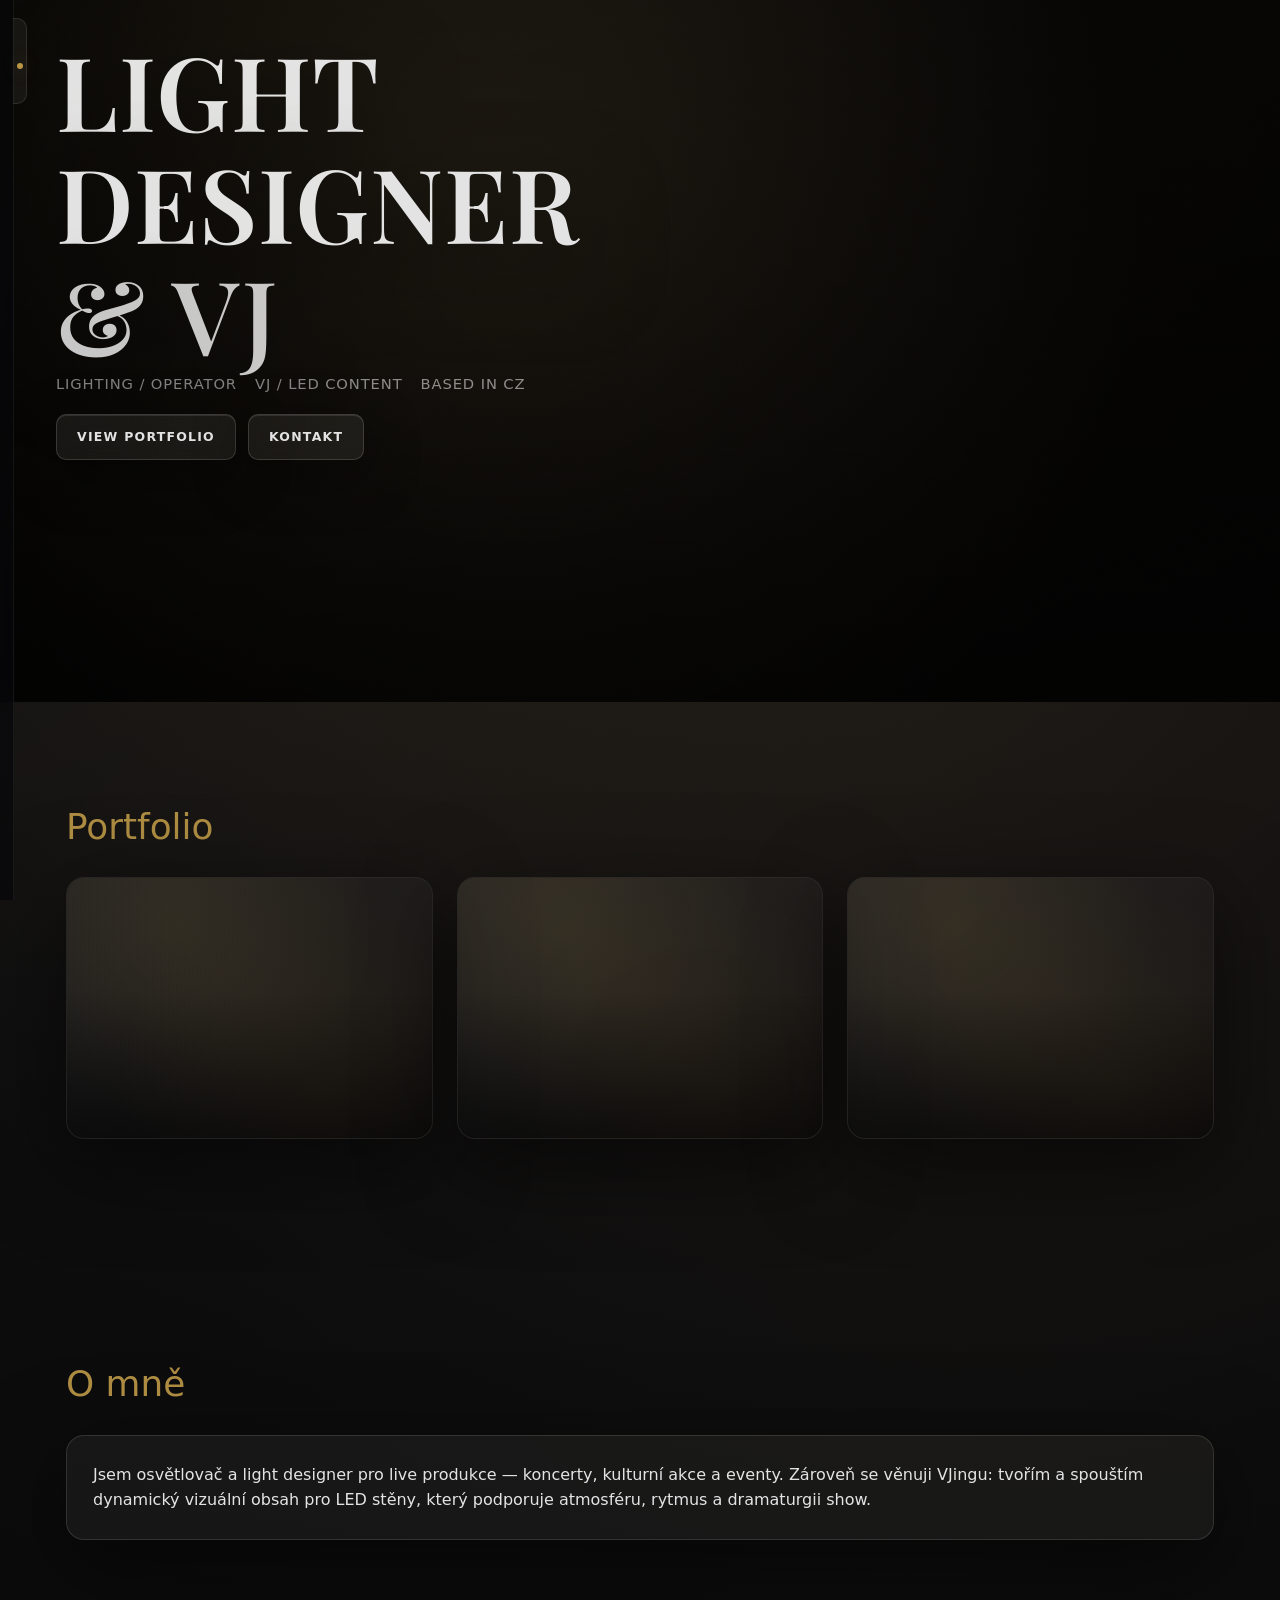
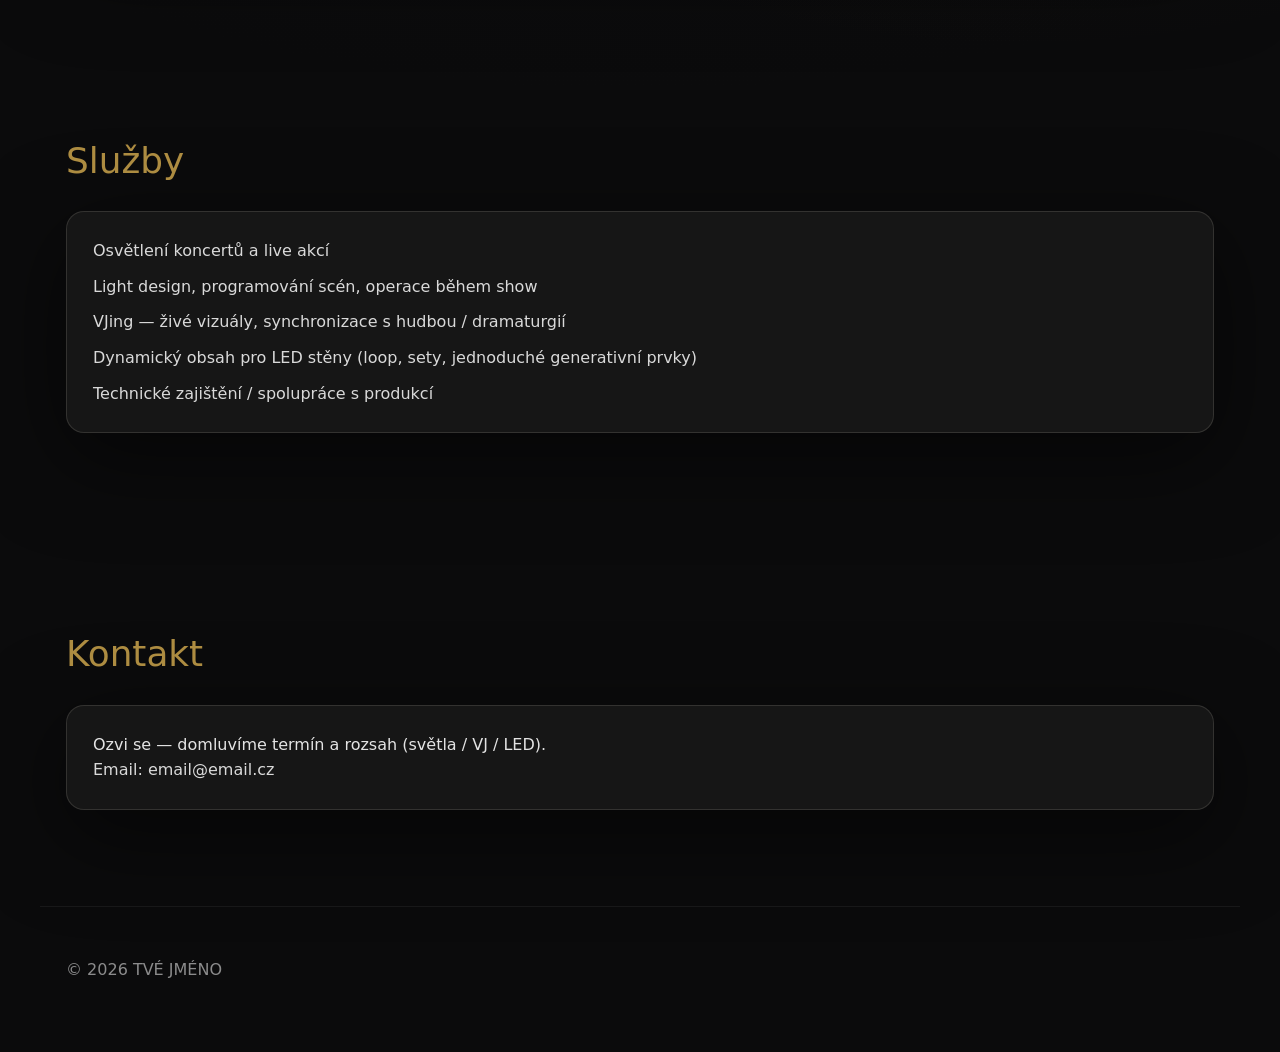
==== index.html @ 32fb694c "Add files via upload" ====
<!DOCTYPE html>
<html lang="cs">

<head>
  <meta charset="UTF-8" />
  <meta name="viewport" content="width=device-width, initial-scale=1.0" />
  <link rel="preconnect" href="https://fonts.googleapis.com">
  <link rel="preconnect" href="https://fonts.gstatic.com" crossorigin>
  <link
    href="https://fonts.googleapis.com/css2?family=Playfair+Display:opsz,wght@5..1200,600;5..1200,700&family=Inter:wght@400;500;600;700&display=swap"
    rel="stylesheet">
  <title>Majvelder — Light Designer & VJ</title>
  <link rel="stylesheet" href="style.css" />
</head>

<body class="layout" id="top">

  <!-- SIDEBAR (slide-in) -->
  <aside class="sidebar sidebar--slide" id="sidebar">
    <button class="sidebar-tab" id="sidebarTab" aria-label="Otevřít menu" aria-expanded="false">
      <span class="tab-dot"></span>
    </button>

    <div class="sidebar-inner">
      <div class="brand brand-logo">
        <img src="img/sign.png" alt="Majvelder signature">
      </div>

      <nav class="menu">
        <a href="#top" class="active">Home</a>
        <a href="#portfolio">Portfolio</a>
        <a href="#about">O mně</a>
        <a href="#services">Služby</a>
        <a href="#contact">Kontakt</a>
      </nav>

      <div class="sidebar-bottom">
        <a href="mailto:filda@volfproduction.cz">filda@volfproduction.cz</a>
        <div class="socials">
          <!-- Instagram -->
          <a class="social-link" href="https://instagram.com/majvelder" target="_blank" rel="noopener"
            aria-label="Instagram">
            <svg viewBox="0 0 24 24" aria-hidden="true">
              <path
                d="M7.5 2h9A5.5 5.5 0 0 1 22 7.5v9A5.5 5.5 0 0 1 16.5 22h-9A5.5 5.5 0 0 1 2 16.5v-9A5.5 5.5 0 0 1 7.5 2Zm0 2A3.5 3.5 0 0 0 4 7.5v9A3.5 3.5 0 0 0 7.5 20h9A3.5 3.5 0 0 0 20 16.5v-9A3.5 3.5 0 0 0 16.5 4h-9ZM12 7a5 5 0 1 1 0 10 5 5 0 0 1 0-10Zm0 2a3 3 0 1 0 0 6 3 3 0 0 0 0-6Zm5.25-.9a1.15 1.15 0 1 1 0 2.3 1.15 1.15 0 0 1 0-2.3Z" />
            </svg>
          </a>

          <!-- Facebook -->
          <a class="social-link" href="https://www.facebook.com/filip.majvelder.3/" target="_blank" rel="noopener"
            aria-label="Facebook">
            <svg viewBox="0 0 24 24" aria-hidden="true">
              <path
                d="M13.5 22v-8h2.7l.4-3H13.5V9.1c0-.9.3-1.5 1.6-1.5h1.6V4.9c-.3 0-1.4-.1-2.7-.1-2.7 0-4.5 1.6-4.5 4.6V11H7v3h2.9v8h3.6Z" />
            </svg>
          </a>
        </div>
      </div>
    </div>
  </aside>

  <!-- overlay na pozadí (kliknutím zavře sidebar) -->
  <div class="sidebar-overlay" id="sidebarOverlay" hidden></div>


  <!-- MAIN -->
  <main class="main">

    <!-- HERO (cinematic title-card) -->
    <section class="hero" aria-label="Úvod">
      <div class="hero-bg" aria-hidden="true"></div>

      <div class="hero-inner">
        <h1 class="hero-title">
          <span class="t1">LIGHT</span><br>
          <span class="t2">DESIGNER</span><br>
          <span class="t3">&amp; VJ</span>
        </h1>

        <div class="hero-credits">
          <span>Lighting / Operator</span>
          <span>VJ / LED content</span>
          <span>Based in CZ</span>
        </div>

        <div class="hero-actions">
          <a class="btn btn-ghost" href="#portfolio">View Portfolio</a>
          <a class="btn btn-ghost" href="#contact">Kontakt</a>
        </div>
      </div>
    </section>

    <!-- PORTFOLIO -->
    <section id="portfolio" class="section">
      <h2>Portfolio</h2>

      <div class="masonry">
        <!-- klidně zatím prázdné placeholdery -->
        <a class="tile" href="#">
          <div class="tile-ph"></div>
          <div class="tile-meta">
            <div class="tile-title">Koncert / Show</div>
            <div class="tile-sub">Osvětlení • 2026</div>
          </div>
        </a>

        <a class="tile" href="#">
          <div class="tile-ph"></div>
          <div class="tile-meta">
            <div class="tile-title">LED wall content</div>
            <div class="tile-sub">VJ • generativní / dynamické</div>
          </div>
        </a>

        <a class="tile" href="#">
          <div class="tile-ph"></div>
          <div class="tile-meta">
            <div class="tile-title">Kultura / Festival</div>
            <div class="tile-sub">Light design</div>
          </div>
        </a>
      </div>
    </section>

    <!-- ABOUT -->
    <section id="about" class="section">
      <h2>O mně</h2>
      <div class="card">
        <p>
          Jsem osvětlovač a light designer pro live produkce — koncerty, kulturní akce a eventy.
          Zároveň se věnuji VJingu: tvořím a spouštím dynamický vizuální obsah pro LED stěny,
          který podporuje atmosféru, rytmus a dramaturgii show.
        </p>
      </div>
    </section>

    <!-- SERVICES -->
    <section id="services" class="section">
      <h2>Služby</h2>
      <div class="card">
        <ul class="list">
          <li>Osvětlení koncertů a live akcí</li>
          <li>Light design, programování scén, operace během show</li>
          <li>VJing — živé vizuály, synchronizace s hudbou / dramaturgií</li>
          <li>Dynamický obsah pro LED stěny (loop, sety, jednoduché generativní prvky)</li>
          <li>Technické zajištění / spolupráce s produkcí</li>
        </ul>
      </div>
    </section>

    <!-- CONTACT -->
    <section id="contact" class="section">
      <h2>Kontakt</h2>
      <div class="card">
        <p>Ozvi se — domluvíme termín a rozsah (světla / VJ / LED).</p>
        <ul class="list">
          <li>Email: <a href="mailto:email@email.cz">email@email.cz</a></li>
        </ul>
      </div>
    </section>
    <footer class="footer">
      <p>© 2026 TVÉ JMÉNO</p>
    </footer>

  </main>
  <script src="script.js"></script>
</body>

</html>
---- style.css ----
/* =========================
   VINTAGE MODERN / EDITORIAL
   style.css (FULL) + SLIDE-IN SIDEBAR
========================= */

/* ===== VARIABLES ===== */
:root{
  /* background */
  --bg: #070708;
  --bg2: #0b0b0c;

  /* text */
  --text: rgba(245,245,245,0.92);
  --muted: rgba(245,245,245,0.68);

  /* accents */
  --gold: #c8a24a;
  --amber: #7a5a2f;

  /* lines/panels */
  --line: rgba(255,255,255,0.10);
  --line2: rgba(255,255,255,0.06);
  --panel: rgba(232,226,214,0.05);

  /* layout */
  --sidebar: 280px;      /* plná šířka sidebaru */
  --sidebar-edge: 14px;  /* kolik zůstane vidět jako “tab” */
  --radius: 18px;

  /* shadows */
  --shadow: 0 24px 90px rgba(0,0,0,0.55);
  --shadow-soft: 0 16px 55px rgba(0,0,0,0.45);
}

/* ===== RESET ===== */
*{ margin:0; padding:0; box-sizing:border-box; }
html{ scroll-behavior:smooth; }

body{
  background:
    radial-gradient(circle at 20% 0%, rgba(200,162,74,0.10), transparent 42%),
    radial-gradient(circle at 80% 20%, rgba(122,90,47,0.12), transparent 48%),
    radial-gradient(circle at 50% 0%, #141416 0%, var(--bg2) 62%);
  color: var(--text);
  font-family: system-ui, -apple-system, Segoe UI, Roboto, Arial, sans-serif;
  line-height: 1.6;
  overflow-x:hidden;
}

a{ color:inherit; text-decoration:none; }
a:hover{ color: rgba(200,162,74,0.95); }
img{ display:block; width:100%; height:auto; object-fit:cover; }

/* =========================
   LAYOUT
========================= */
.layout{ display:flex; min-height:100vh; }

/* IMPORTANT: když sidebar zajíždí, main nesmí mít margin-left */
.main{
  margin-left: 0;
  width: 100%;
  min-height:100vh;
}

/* =========================
   SLIDE-IN SIDEBAR
========================= */
.sidebar{
  width: var(--sidebar);
  position: fixed;
  top:0; left:0;
  height:100vh;

  /* default: schovaný, vidět jen edge */
  transform: translateX(calc(-1 * (var(--sidebar) - var(--sidebar-edge))));
  transition: transform .28s ease;

  z-index: 60;

  padding: 0;
  background: rgba(8,8,10,0.72);
  border-right: 1px solid var(--line2);
  backdrop-filter: blur(10px);
  -webkit-backdrop-filter: blur(10px);
}

/* hover na desktopu = vyjede */
@media (hover:hover){
  .sidebar:hover{
    transform: translateX(0);
  }
}

/* pokud si to jednou přidáš JS/klik, bude fungovat i tohle */
.sidebar.is-open{
  transform: translateX(0);
}

/* vnitřní layout sidebaru */
.sidebar-inner{
  height:100%;
  padding: 26px 18px;
  display:flex;
  flex-direction:column;
  gap: 18px;
}

/* tab na kraji (volitelné – když ho dáš do HTML) */
.sidebar-tab{
  position: absolute;
  top: 18px;
  right: calc(-1 * var(--sidebar-edge));
  width: var(--sidebar-edge);
  height: 86px;

  border: 1px solid rgba(255,255,255,0.10);
  border-left: none;

  background: rgba(232,226,214,0.06);
  backdrop-filter: blur(10px);
  -webkit-backdrop-filter: blur(10px);

  border-top-right-radius: 10px;
  border-bottom-right-radius: 10px;

  cursor: pointer;
}

.tab-dot{
  display:block;
  width: 6px;
  height: 6px;
  margin: 10px auto 0;
  border-radius: 50%;
  background: rgba(200,162,74,0.92);
  box-shadow: 0 0 18px rgba(200,162,74,0.35);
}

/* overlay (pokud ho dáš do HTML) */
.sidebar-overlay{
  position: fixed;
  inset: 0;
  background: rgba(0,0,0,0.55);
  z-index: 55;
}

/* =========================
   SIDEBAR CONTENT
========================= */

/* logo box – decentní, ne obří */
.brand-logo{
  padding: 10px 12px;
  display:flex;
  align-items:center;
  justify-content:center;

}

.brand-logo img{
  width: 400px;
  height: auto;

  opacity: 0.92;
  filter:
    drop-shadow(0 10px 40px rgba(0,0,0,0.70))
    drop-shadow(0 0 18px rgba(255,255,255,0.12));

  transition: opacity .25s ease, filter .25s ease;
}

.brand-logo:hover img{
  opacity: 1;
  filter:
    drop-shadow(0 12px 50px rgba(0,0,0,0.78))
    drop-shadow(0 0 28px rgba(200,162,74,0.18));
}

.menu{
  display:flex;
  flex-direction:column;
  gap: 8px;
  padding: 4px 6px;
}

.menu a{
  padding: 10px 12px;
  border-radius: 12px;
  color: rgba(245,245,245,0.90);
  border: 1px solid transparent;
  transition: background .2s ease, border-color .2s ease, transform .2s ease;
  letter-spacing: 0.08em;
  text-transform: uppercase;
  font-size: 0.82rem;
}

.menu a:hover{
  background: rgba(255,255,255,0.05);
  border-color: rgba(255,255,255,0.08);
  transform: translateY(-1px);
}

.menu a.active{
  background: rgba(232,226,214,0.06);
  border-color: rgba(200,162,74,0.22);
}

.sidebar-bottom{
  margin-top:auto;
  padding: 14px 10px;
  border-top: 1px solid var(--line2);
  display:flex;
  flex-direction:column;
  gap: 12px;
  color: rgba(245,245,245,0.82);
  font-size: 0.95rem;
}

.socials{
  display:flex;
  gap: 12px;
  align-items:center;
}

.social-link{
  width: 36px;
  height: 36px;
  display:inline-flex;
  align-items:center;
  justify-content:center;

  border-radius: 12px;
  border: 1px solid rgba(255,255,255,0.10);
  background: rgba(255,255,255,0.04);

  transition: transform .18s ease, border-color .18s ease, background .18s ease, filter .18s ease;
}

.social-link svg{
  width: 18px;
  height: 18px;
  fill: rgba(245,245,245,0.82);
}

.social-link:hover{
  transform: translateY(-1px);
  border-color: rgba(200,162,74,0.35);
  background: rgba(232,226,214,0.06);
  filter: saturate(1.05);
}

.social-link:hover svg{
  fill: rgba(245,245,245,0.95);
}


/* =========================
   HERO (EDITORIAL POSTER)
========================= */
.hero{
  position: relative;
  min-height: 78vh;
  padding: 0;
  overflow:hidden;
}

/* background layer */
.hero-bg{
  position:absolute;
  inset:0;
  background: url("img/event2.jpeg") center 35%/cover no-repeat;

  filter: saturate(0.85) contrast(1.08) brightness(0.58);
  transform: scale(1.06);
  transform-origin: center;

  will-change: transform, filter;
}

/* vignette + readability */
.hero::before{
  content:"";
  position:absolute;
  inset:0;
  background:
    radial-gradient(circle at 40% 35%, rgba(0,0,0,0.10), rgba(0,0,0,0.80) 70%),
    linear-gradient(180deg, rgba(0,0,0,0.25), rgba(0,0,0,0.70)),
    linear-gradient(135deg, rgba(200,162,74,0.10), rgba(122,90,47,0.06));
  pointer-events:none;
}

/* subtle grain */
.hero::after{
  content:"";
  position:absolute;
  inset:0;
  pointer-events:none;
  opacity: 0.12;
  background-image:
    url("data:image/svg+xml,%3Csvg xmlns='http://www.w3.org/2000/svg' width='140' height='140'%3E%3Cfilter id='n'%3E%3CfeTurbulence type='fractalNoise' baseFrequency='.9' numOctaves='3' stitchTiles='stitch'/%3E%3C/filter%3E%3Crect width='140' height='140' filter='url(%23n)' opacity='.35'/%3E%3C/svg%3E");
  mix-blend-mode: overlay;
}

.hero-inner{
  position:absolute;
  z-index:2;
  top: 46px;
  left: 56px;
  width: min(1100px, 92vw);
}

/* HEADLINE (poster) */
.hero-title{
  font-family: "Playfair Display", serif;
  text-transform: uppercase;

  font-size: clamp(4.4rem, 8vw, 7.6rem);
  line-height: 0.86;
  letter-spacing: 0.01em;
  font-weight: 600;

  color: var(--text);
  text-shadow: 0 24px 90px rgba(0,0,0,0.78);
  margin: 0;
}

/* řádky */
.hero-title .t1{ display:inline-block; }
.hero-title .t2{ display:inline-block; margin-top: 24px; }
.hero-title .t3{
  display:inline-block;
  margin-top: 24px;
  font-weight: 560;
  letter-spacing: 0.03em;
  opacity: 0.88;
}

/* actions – bez hacku 200px */
.hero-actions{
  margin-top: 18px;
  display:flex;
  gap: 12px;
  flex-wrap:wrap;
}

/* credits line */
.hero-credits{
  margin-top: 14px;
  display:flex;
  gap: 18px;
  flex-wrap:wrap;
  color: rgba(245,245,245,0.55);
  font-size: 0.92rem;
  letter-spacing: 0.06em;
  text-transform: uppercase;
}

/* =========================
   VINTAGE MODERN BUTTONS
========================= */
.btn{
  display:inline-flex;
  align-items:center;
  justify-content:center;
  gap: 10px;

  padding: 12px 20px;
  border-radius: 10px;
  border: 1px solid rgba(245,245,245,0.16);

  background:
    linear-gradient(180deg, rgba(255,255,255,0.06), rgba(0,0,0,0.12)),
    radial-gradient(circle at 20% 20%, rgba(200,162,74,0.10), transparent 55%);

  color: rgba(245,245,245,0.90);

  font-weight: 700;
  letter-spacing: 0.10em;
  text-transform: uppercase;
  font-size: 0.78rem;

  box-shadow: var(--shadow-soft), inset 0 1px 0 rgba(255,255,255,0.10);
  backdrop-filter: blur(10px);
  -webkit-backdrop-filter: blur(10px);

  position: relative;
  overflow: hidden;
  transition: transform .18s ease, box-shadow .18s ease, border-color .18s ease, filter .18s ease;
}

/* print grain texture */
.btn::after{
  content:"";
  position:absolute;
  inset:-2px;
  opacity: 0.10;
  pointer-events:none;
  background-image:
    url("data:image/svg+xml,%3Csvg xmlns='http://www.w3.org/2000/svg' width='140' height='140'%3E%3Cfilter id='n'%3E%3CfeTurbulence type='fractalNoise' baseFrequency='.85' numOctaves='2' stitchTiles='stitch'/%3E%3C/filter%3E%3Crect width='140' height='140' filter='url(%23n)' opacity='.35'/%3E%3C/svg%3E");
  mix-blend-mode: overlay;
}

.btn-primary{
  border-color: rgba(200,162,74,0.42);
  color: rgba(16,12,8,0.95);
  background:
    linear-gradient(180deg, rgba(255,255,255,0.22), rgba(0,0,0,0.08)),
    linear-gradient(135deg, rgba(200,162,74,0.95), rgba(122,90,47,0.90));
}

.btn-ghost{
  background: rgba(232,226,214,0.06);
  border-color: rgba(232,226,214,0.18);
  color: rgba(245,245,245,0.92);
}

.btn:hover{
  transform: translateY(-1px);
  border-color: rgba(200,162,74,0.42);
  box-shadow:
    0 18px 70px rgba(0,0,0,0.55),
    0 0 70px rgba(200,162,74,0.10),
    inset 0 1px 0 rgba(255,255,255,0.10);
  filter: saturate(1.05);
}

.btn:active{
  transform: translateY(0px);
  box-shadow:
    0 12px 45px rgba(0,0,0,0.45),
    inset 0 1px 0 rgba(255,255,255,0.10);
}

/* =========================
   SECTIONS + CARDS
========================= */
.section{
  max-width: 1200px;
  margin: 0 auto;
  padding: 96px 26px;
}

h2{
  font-size: clamp(1.8rem, 2.8vw, 2.4rem);
  font-weight: 520;
  margin-bottom: 22px;
  color: rgba(200,162,74,0.86);
}

.card{
  border-radius: var(--radius);
  border: 1px solid rgba(232,226,214,0.14);
  background: rgba(232,226,214,0.05);
  padding: 26px;
  box-shadow: var(--shadow);
}

.list{
  list-style:none;
  display:grid;
  gap: 10px;
}
.list li{ color: rgba(245,245,245,0.88); }

/* =========================
   PORTFOLIO MASONRY
========================= */
.masonry{
  columns: 3;
  column-gap: 24px;
  margin-top: 10px;
}

.tile{
  display:block;
  position:relative;
  break-inside: avoid;
  margin: 0 0 24px;
  border-radius: var(--radius);
  overflow:hidden;
  border: 1px solid var(--line2);
  background: rgba(255,255,255,0.02);
  box-shadow: var(--shadow);
}

.tile-ph{
  height: 260px;
  background:
    radial-gradient(circle at 30% 20%, rgba(200,162,74,0.10), transparent 60%),
    radial-gradient(circle at 70% 80%, rgba(122,90,47,0.14), transparent 62%),
    linear-gradient(135deg, rgba(255,255,255,0.05), rgba(0,0,0,0.12));
}

.tile::after{
  content:"";
  position:absolute;
  inset:0;
  background: linear-gradient(to top, rgba(0,0,0,0.65), transparent 55%);
  opacity: 0.75;
  pointer-events:none;
}

.tile-meta{
  position:absolute;
  left: 14px;
  right: 14px;
  bottom: 14px;
  padding: 12px 14px;
  border-radius: 16px;
  background: rgba(10,10,12,0.35);
  border: 1px solid rgba(255,255,255,0.08);
  backdrop-filter: blur(18px);
  -webkit-backdrop-filter: blur(18px);
  transform: translateY(6px);
  opacity: 0;
  transition: all 0.25s ease;
}

.tile:hover .tile-meta{
  transform: translateY(0);
  opacity: 1;
}

.tile-title{ font-weight: 650; color: rgba(245,245,245,0.95); }
.tile-sub{ margin-top: 4px; font-size: 0.92rem; color: rgba(245,245,245,0.72); }

/* =========================
   FOOTER
========================= */
.footer{
  max-width: 1200px;
  margin: 0 auto;
  padding: 50px 26px 70px;
  color: rgba(245,245,245,0.55);
  border-top: 1px solid var(--line2);
}

/* =========================
   RESPONSIVE
========================= */
@media (max-width: 1100px){
  .masonry{ columns: 2; }
}

@media (max-width: 820px){
  /* na mobilu z toho uděláme topbar jako dřív */
  .sidebar{
    transform: none;
    position: sticky;
    top: 0;
    width: 100%;
    height: auto;

    display:flex;
    flex-direction: row;
    align-items: center;
    justify-content: space-between;

    padding: 14px 14px;
    z-index: 60;

    border-right: none;
    border-bottom: 1px solid var(--line2);
  }

  .sidebar-inner{
    width: 100%;
    flex-direction: row;
    align-items: center;
    justify-content: space-between;
    padding: 0;
    gap: 10px;
  }

  .sidebar-tab{ display:none; }
  .sidebar-bottom{ display:none; }

  .brand-logo{
    padding: 6px 10px;
  }
  .brand-logo img{
    width: 140px;
  }

  .menu{
    flex-direction: row;
    gap: 6px;
    padding: 0;
    overflow-x: auto;
    max-width: 60vw;
  }
  .menu a{ white-space: nowrap; padding: 10px 10px; }

  .hero-inner{
    position: relative;
    top: auto;
    left: auto;
    width: 92vw;
    margin: 0 auto;
    padding: 68px 16px 56px;
  }

  .hero-title{
    font-size: clamp(3.2rem, 11vw, 4.9rem);
  }

  .section{ padding: 80px 16px; }
  .masonry{ columns: 1; column-gap: 16px; }
}

@media (max-width: 420px){
  .btn{ width: 100%; text-align:center; }
}
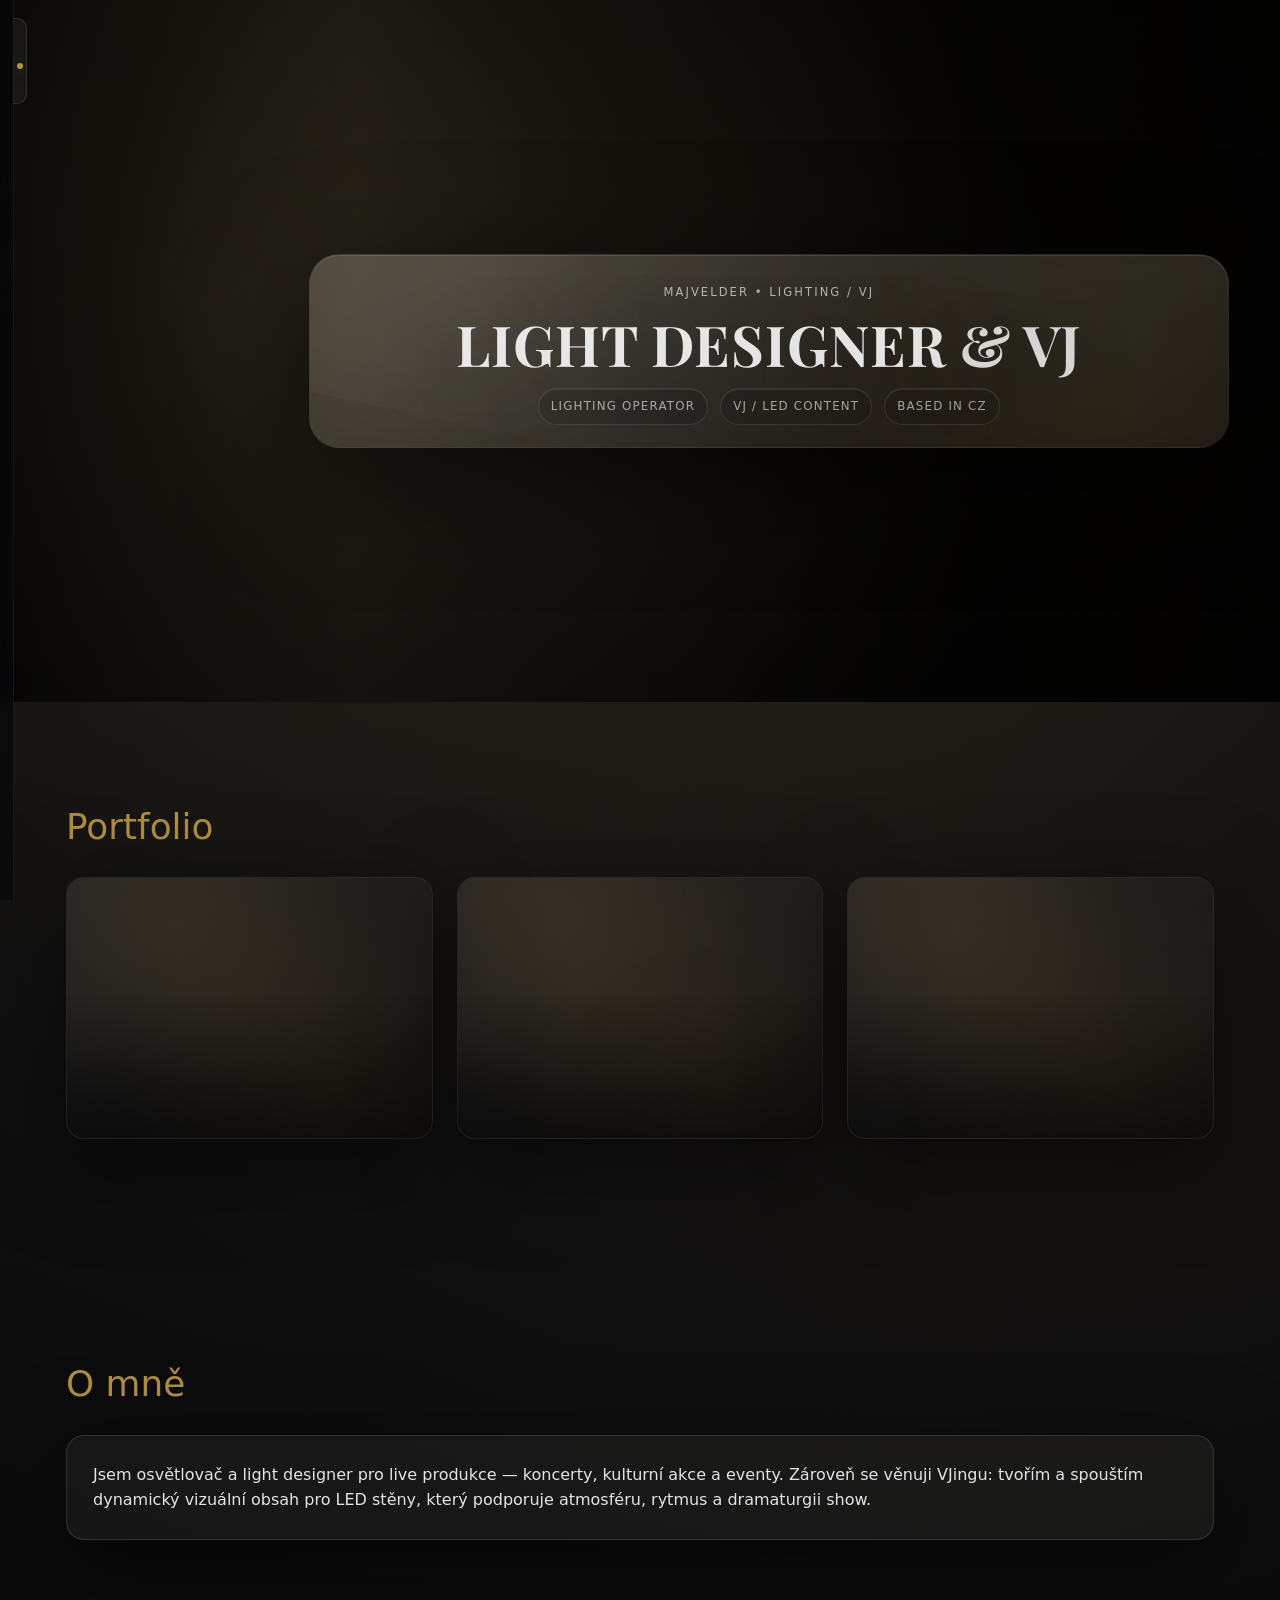
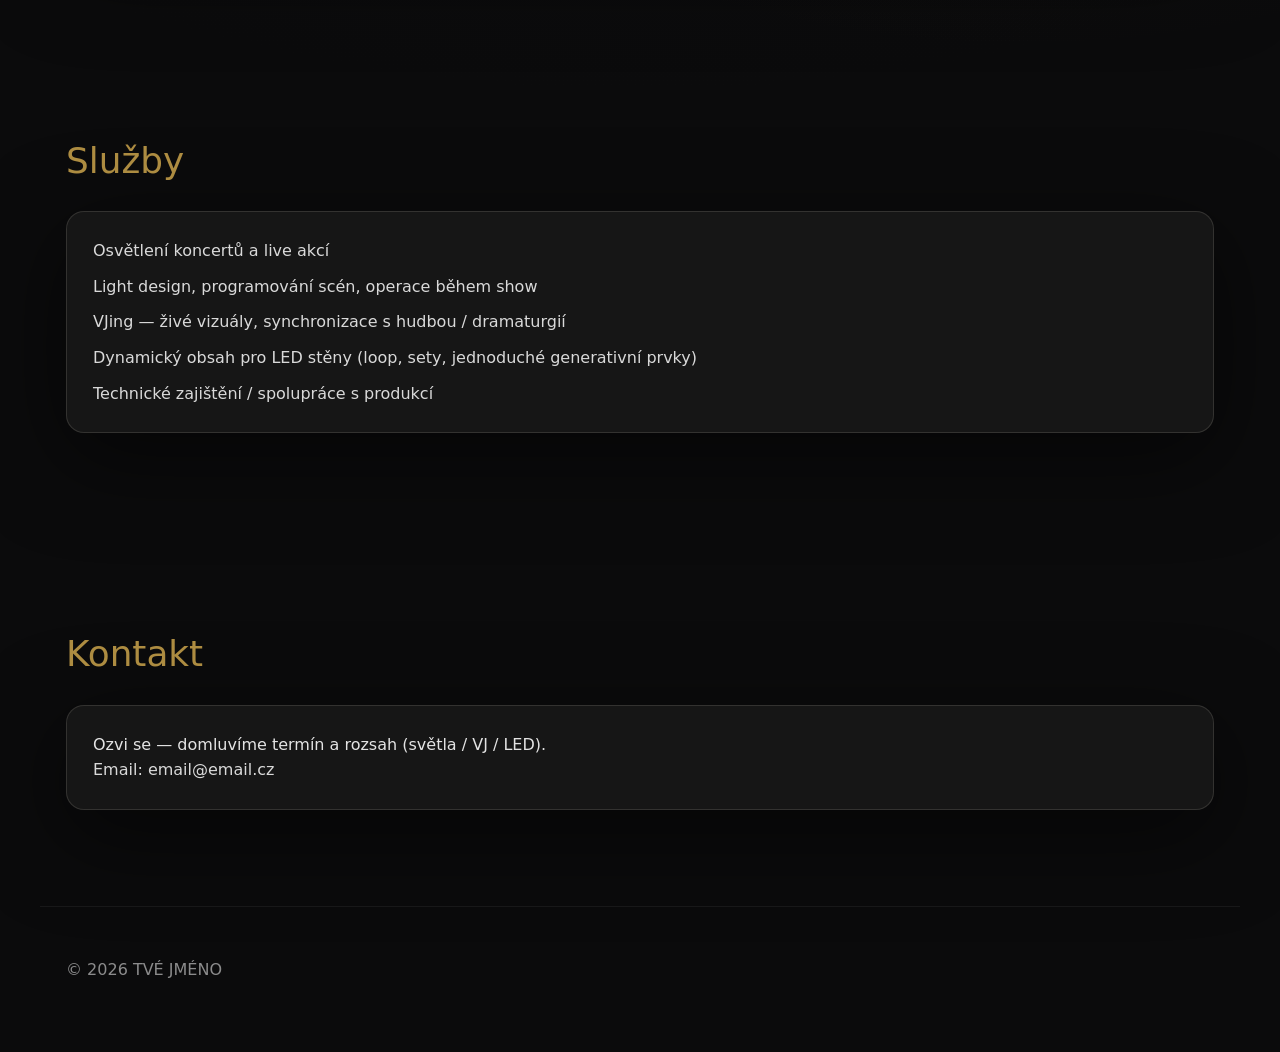
==== commit 3ce9d948: "Add files via upload" ====
--- a/index.html
+++ b/index.html
@@ -67,28 +67,27 @@
   <main class="main">
 
     <!-- HERO (cinematic title-card) -->
-    <section class="hero" aria-label="Úvod">
+    <section class="hero hero-split" id="top">
       <div class="hero-bg" aria-hidden="true"></div>
 
-      <div class="hero-inner">
-        <h1 class="hero-title">
-          <span class="t1">LIGHT</span><br>
-          <span class="t2">DESIGNER</span><br>
-          <span class="t3">&amp; VJ</span>
-        </h1>
+      <div class="hero-wrap">
+        <div class="hero-panel">
+          <div class="hero-kicker">MAJVELDER • LIGHTING / VJ</div>
 
-        <div class="hero-credits">
-          <span>Lighting / Operator</span>
-          <span>VJ / LED content</span>
-          <span>Based in CZ</span>
-        </div>
+          <h1 class="hero-title2">
+            <span>Light Designer</span>
+            <span class="amp">&amp; VJ</span>
+          </h1>
 
-        <div class="hero-actions">
-          <a class="btn btn-ghost" href="#portfolio">View Portfolio</a>
-          <a class="btn btn-ghost" href="#contact">Kontakt</a>
+          <div class="hero-tags">
+            <span>Lighting Operator</span>
+            <span>VJ / LED Content</span>
+            <span>Based in CZ</span>
+          </div>
         </div>
       </div>
     </section>
+
 
     <!-- PORTFOLIO -->
     <section id="portfolio" class="section">
--- a/style.css
+++ b/style.css
@@ -256,105 +256,191 @@
 
 
 /* =========================
-   HERO (EDITORIAL POSTER)
-========================= */
-.hero{
+   HERO (POLISHED) — SPLIT PANEL
+========================= */
+
+.hero-split{
   position: relative;
   min-height: 78vh;
-  padding: 0;
-  overflow:hidden;
-}
-
-/* background layer */
-.hero-bg{
+  overflow: hidden;
+}
+
+/* background */
+.hero-split .hero-bg{
   position:absolute;
   inset:0;
-  background: url("img/event2.jpeg") center 35%/cover no-repeat;
-
-  filter: saturate(0.85) contrast(1.08) brightness(0.58);
-  transform: scale(1.06);
-  transform-origin: center;
-
+  background: url("img/event2.jpeg") center 30%/cover no-repeat;
+
+  /* jemnější grading + víc “film” */
+  filter: saturate(0.92) contrast(1.08) brightness(0.68);
+  transform: scale(1.05);
   will-change: transform, filter;
 }
 
-/* vignette + readability */
-.hero::before{
+/* overlay: editorial vignette + hloubka */
+.hero-split::before{
   content:"";
   position:absolute;
   inset:0;
   background:
-    radial-gradient(circle at 40% 35%, rgba(0,0,0,0.10), rgba(0,0,0,0.80) 70%),
-    linear-gradient(180deg, rgba(0,0,0,0.25), rgba(0,0,0,0.70)),
+    radial-gradient(circle at 18% 45%, rgba(0,0,0,0.12), rgba(0,0,0,0.88) 72%),
+    radial-gradient(circle at 78% 35%, rgba(200,162,74,0.10), transparent 55%),
+    linear-gradient(90deg, rgba(0,0,0,0.62) 0%, rgba(40,40,40,0.22) 28%, rgba(0,0,0,0.74) 100%),
     linear-gradient(135deg, rgba(200,162,74,0.10), rgba(122,90,47,0.06));
   pointer-events:none;
-}
-
-/* subtle grain */
-.hero::after{
+  z-index: 1;
+}
+
+/* grain */
+.hero-split::after{
   content:"";
   position:absolute;
   inset:0;
   pointer-events:none;
-  opacity: 0.12;
+  opacity: 0.10;
   background-image:
     url("data:image/svg+xml,%3Csvg xmlns='http://www.w3.org/2000/svg' width='140' height='140'%3E%3Cfilter id='n'%3E%3CfeTurbulence type='fractalNoise' baseFrequency='.9' numOctaves='3' stitchTiles='stitch'/%3E%3C/filter%3E%3Crect width='140' height='140' filter='url(%23n)' opacity='.35'/%3E%3C/svg%3E");
   mix-blend-mode: overlay;
-}
-
-.hero-inner{
+  z-index: 2;
+}
+
+/* wrapper */
+.hero-wrap{
+  position: relative;
+  z-index: 3;
+  height: 78vh;
+  display:flex;
+  align-items:center;
+  justify-content:flex-end;
+  padding: 56px clamp(16px, 4vw, 64px);
+}
+
+/* panel – víc “designed”, méně box */
+.hero-panel{
+  width: min(920px, 92vw);
+  padding: 28px 28px 22px;
+  border-radius: 30px;
+
+  background:
+    linear-gradient(180deg, rgba(232,226,214,0.10), rgba(232,226,214,0.05));
+  border: 1px solid rgba(232,226,214,0.10);
+
+  box-shadow:
+    0 30px 120px rgba(0,0,0,0.62),
+    inset 0 1px 0 rgba(255,255,255,0.10);
+
+  backdrop-filter: blur(10px) saturate(1.05);
+  -webkit-backdrop-filter: blur(10px) saturate(1.05);
+
+  position: relative;
+  overflow: hidden;
+}
+
+/* “glow ring” bez tvrdýho outline */
+.hero-panel::before{
+  content:"";
   position:absolute;
-  z-index:2;
-  top: 46px;
-  left: 56px;
-  width: min(1100px, 92vw);
-}
-
-/* HEADLINE (poster) */
-.hero-title{
+  inset:-2px;
+  border-radius: inherit;
+  background:
+    radial-gradient(circle at 18% 22%, rgba(255,255,255,0.18), transparent 55%),
+    radial-gradient(circle at 85% 78%, rgba(200,162,74,0.16), transparent 58%),
+    linear-gradient(135deg, rgba(200,162,74,0.18), rgba(255,255,255,0.06), rgba(122,90,47,0.14));
+  opacity: 0.55;
+  pointer-events:none;
+  mix-blend-mode: screen;
+}
+
+/* jemný “shine sweep” (dělá to premium) */
+.hero-panel::after{
+  content:"";
+  position:absolute;
+  inset:-20%;
+  transform: rotate(12deg) translateX(-28%);
+  background: linear-gradient(90deg, transparent 0%, rgba(255,255,255,0.10) 45%, transparent 70%);
+  opacity: 0.22;
+  pointer-events:none;
+}
+
+/* kicker – víc editorial, menší a čistší */
+.hero-kicker{
+  letter-spacing: 0.18em;
+  text-transform: uppercase;
+  font-size: 0.72rem;
+  text-align: center;
+  color: rgba(245,245,245,0.68);
+  margin-bottom: 18px;
+}
+
+/* headline – mírně lepší proporce */
+.hero-title2{
   font-family: "Playfair Display", serif;
   text-transform: uppercase;
-
-  font-size: clamp(4.4rem, 8vw, 7.6rem);
-  line-height: 0.86;
-  letter-spacing: 0.01em;
-  font-weight: 600;
-
-  color: var(--text);
-  text-shadow: 0 24px 90px rgba(0,0,0,0.78);
+  line-height: 0.90;
+  letter-spacing: 0.015em;
+  font-weight: 680;
+  text-align: center;
+
+  font-size: clamp(2.9rem, 4.4vw, 4.9rem);
   margin: 0;
-}
-
-/* řádky */
-.hero-title .t1{ display:inline-block; }
-.hero-title .t2{ display:inline-block; margin-top: 24px; }
-.hero-title .t3{
-  display:inline-block;
-  margin-top: 24px;
-  font-weight: 560;
-  letter-spacing: 0.03em;
-  opacity: 0.88;
-}
-
-/* actions – bez hacku 200px */
-.hero-actions{
+
+  text-shadow: 0 18px 70px rgba(0,0,0,0.62);
+}
+
+.hero-title2 .amp{
+  opacity: 0.92;
+}
+
+/* tags – center + “pills” konzistentní spacing */
+.hero-tags{
   margin-top: 18px;
+  display: flex;
+  justify-content: center;
+  flex-wrap:wrap;
+  gap: 12px;
+}
+
+.hero-tags span{
+  font-size: 0.74rem;
+  letter-spacing: 0.10em;
+  text-transform: uppercase;
+  color: rgba(245,245,245,0.62);
+
+  padding: 8px 12px;
+  border-radius: 999px;
+  border: 1px solid rgba(255,255,255,0.10);
+  background: rgba(0,0,0,0.22);
+
+  box-shadow: inset 0 1px 0 rgba(255,255,255,0.08);
+}
+
+/* actions – dej níž, ať to dýchá a je to “call to action” */
+.hero-panel .hero-actions{
+  margin-top: 16px;
   display:flex;
+  justify-content: center;
   gap: 12px;
-  flex-wrap:wrap;
-}
-
-/* credits line */
-.hero-credits{
-  margin-top: 14px;
-  display:flex;
-  gap: 18px;
-  flex-wrap:wrap;
-  color: rgba(245,245,245,0.55);
-  font-size: 0.92rem;
-  letter-spacing: 0.06em;
-  text-transform: uppercase;
-}
+  flex-wrap: wrap;
+}
+
+/* mobile: panel dolů a center */
+@media (max-width: 820px){
+  .hero-wrap{
+    height: auto;
+    padding: 84px 16px 56px;
+    justify-content: center;
+  }
+
+  .hero-panel{
+    width: min(640px, 92vw);
+    padding: 24px 18px 18px;
+  }
+
+  .hero-title2{
+    font-size: clamp(2.5rem, 8vw, 3.6rem);
+  }
+}
+
 
 /* =========================
    VINTAGE MODERN BUTTONS
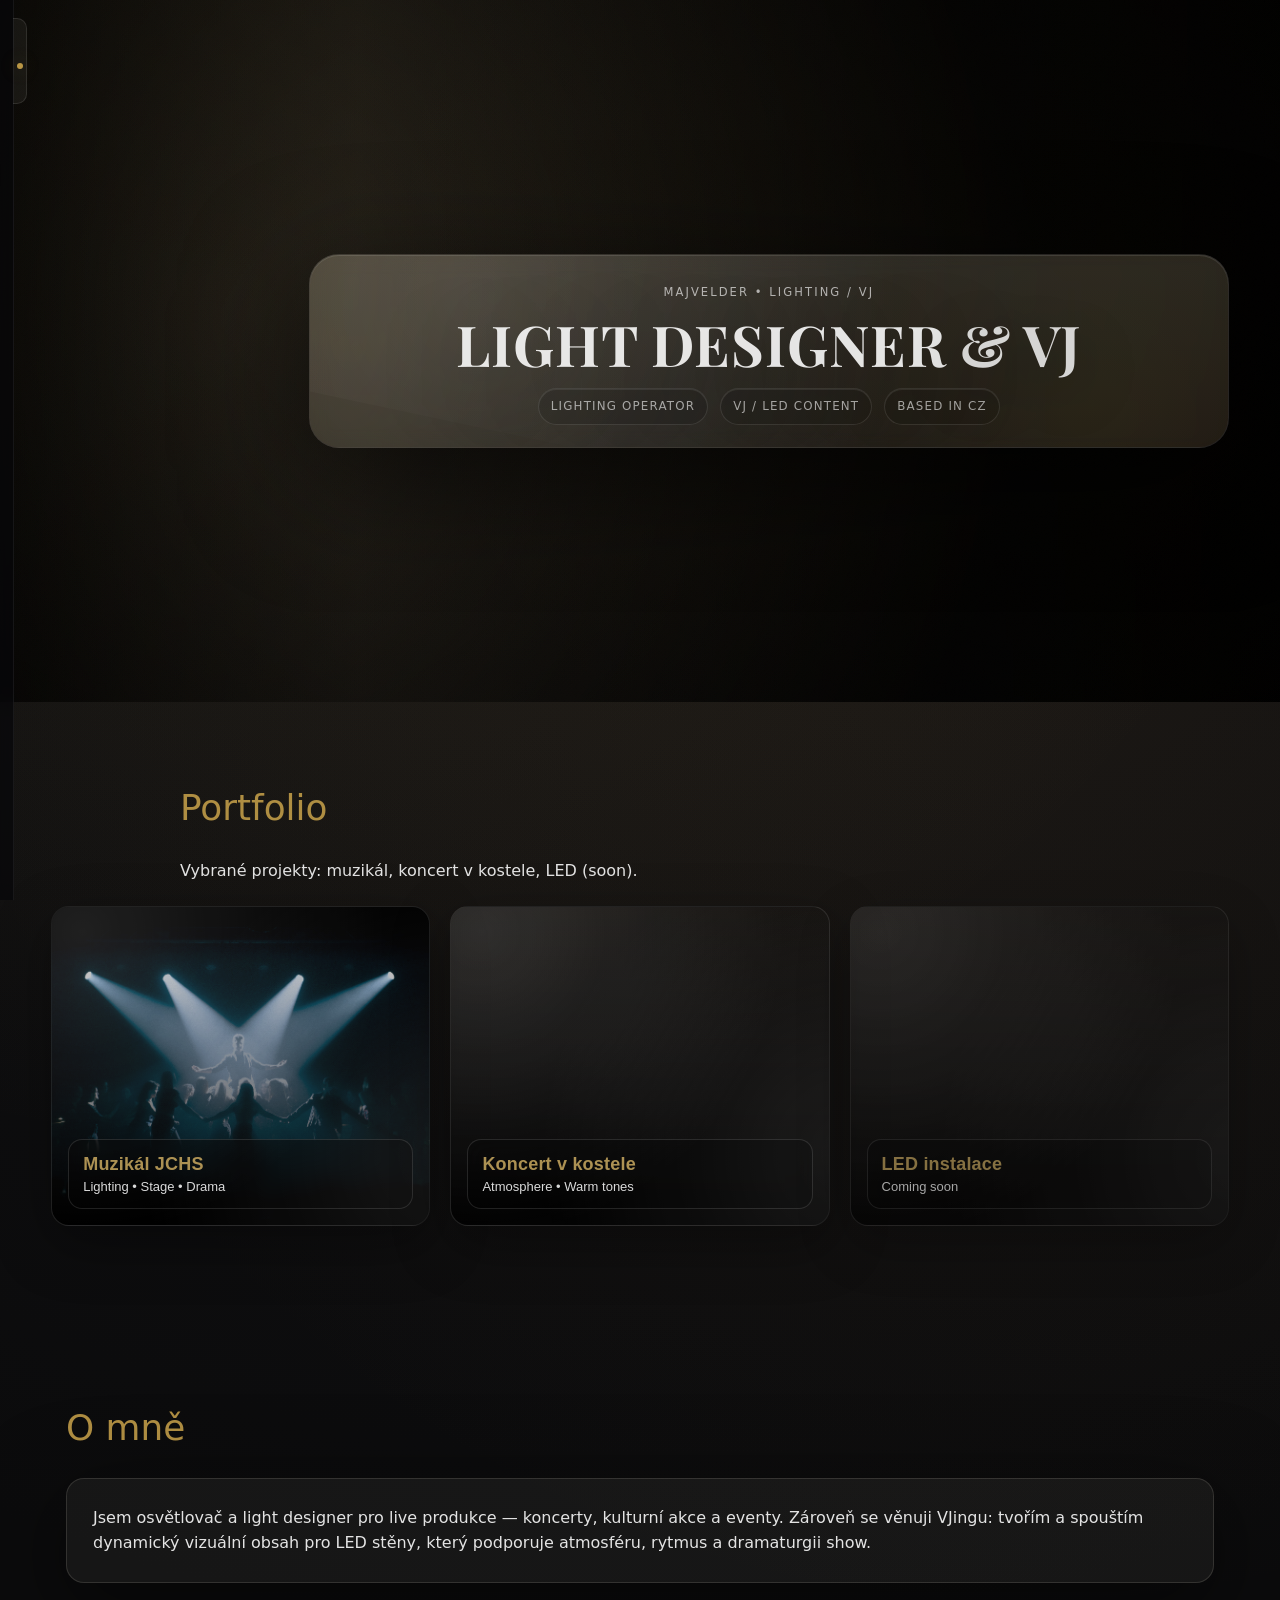
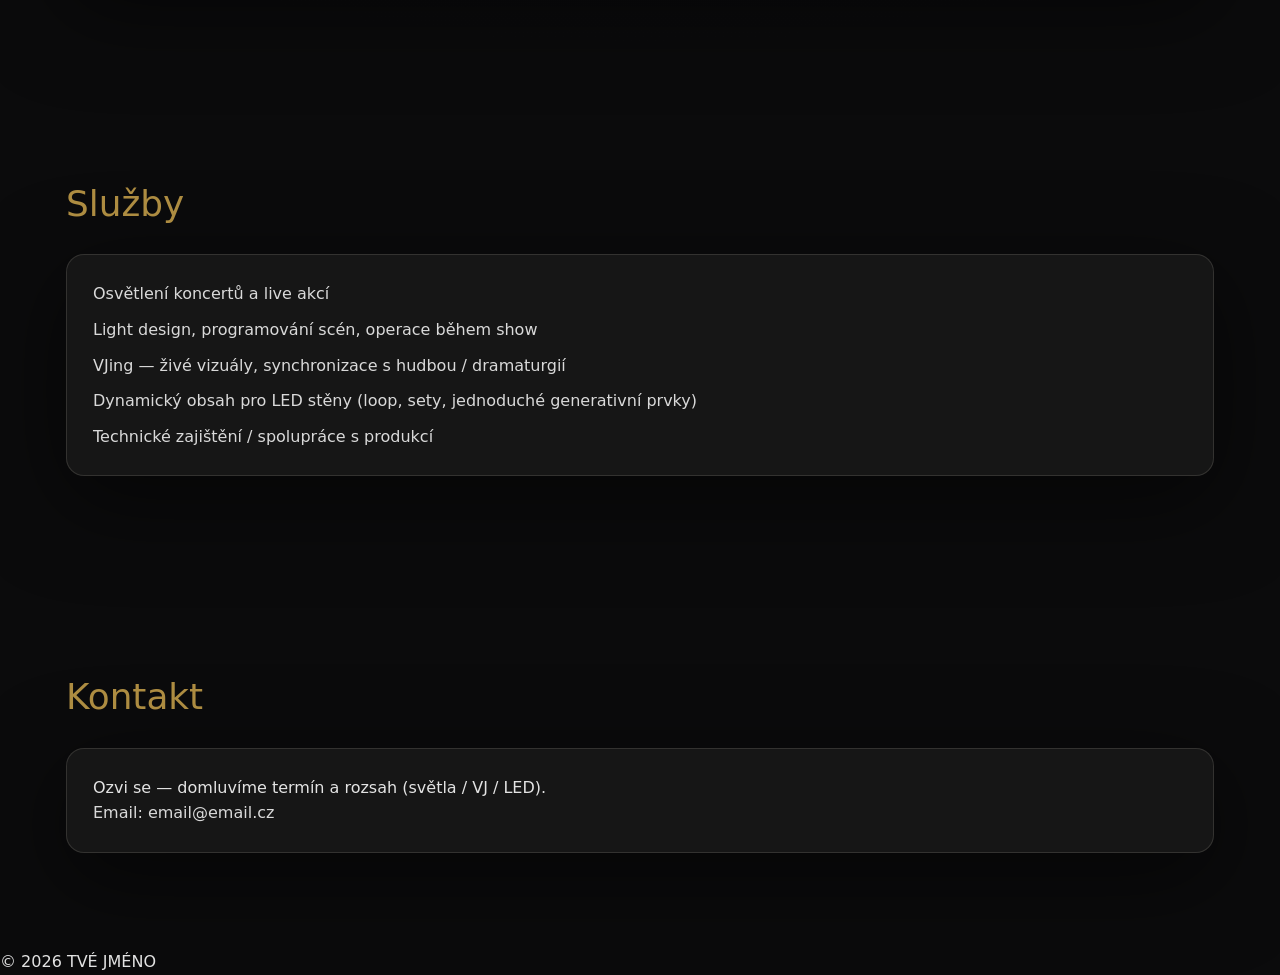
==== commit 3c84f8bf: "Add files via upload" ====
--- a/index.html
+++ b/index.html
@@ -89,37 +89,64 @@
     </section>
 
 
-    <!-- PORTFOLIO -->
-    <section id="portfolio" class="section">
-      <h2>Portfolio</h2>
+<!-- PORTFOLIO -->
+    <section class="portfolio" id="portfolio">
+      <div class="section-head">
+        <h2>Portfolio</h2>
+        <p>Vybrané projekty: muzikál, koncert v kostele, LED (soon).</p>
+      </div>
 
-      <div class="masonry">
-        <!-- klidně zatím prázdné placeholdery -->
-        <a class="tile" href="#">
-          <div class="tile-ph"></div>
-          <div class="tile-meta">
-            <div class="tile-title">Koncert / Show</div>
-            <div class="tile-sub">Osvětlení • 2026</div>
-          </div>
-        </a>
+      <div class="tiles">
+        <!-- TILE 1 -->
+        <button class="tile" data-gallery="musical" aria-label="Open gallery: Musical"
+          style="--bg:url('img/jchs-scena/musical_1.jpg')">
+          <span class="tile__label">
+            <span class="tile__title">Muzikál JCHS</span>
+            <span class="tile__meta">Lighting • Stage • Drama</span>
+          </span>
+        </button>
 
-        <a class="tile" href="#">
-          <div class="tile-ph"></div>
-          <div class="tile-meta">
-            <div class="tile-title">LED wall content</div>
-            <div class="tile-sub">VJ • generativní / dynamické</div>
-          </div>
-        </a>
+        <!-- TILE 2 -->
+        <button class="tile" data-gallery="church" aria-label="Open gallery: Church concert"
+          style="--bg:url('img/church/cover.jpg')">
+          <span class="tile__label">
+            <span class="tile__title">Koncert v kostele</span>
+            <span class="tile__meta">Atmosphere • Warm tones</span>
+          </span>
+        </button>
 
-        <a class="tile" href="#">
-          <div class="tile-ph"></div>
-          <div class="tile-meta">
-            <div class="tile-title">Kultura / Festival</div>
-            <div class="tile-sub">Light design</div>
-          </div>
-        </a>
+        <!-- TILE 3 -->
+        <button class="tile tile--disabled" aria-label="LED gallery coming soon" style="--bg:url('img/led/cover.jpg')">
+          <span class="tile__label">
+            <span class="tile__title">LED instalace</span>
+            <span class="tile__meta">Coming soon</span>
+          </span>
+        </button>
       </div>
     </section>
+
+    <!-- LIGHTBOX MODAL -->
+    <div class="lightbox" id="lightbox" aria-hidden="true">
+      <div class="lightbox__backdrop" data-close></div>
+
+      <div class="lightbox__panel" role="dialog" aria-modal="true" aria-label="Gallery viewer">
+        <button class="lightbox__close" type="button" aria-label="Close gallery" data-close>✕</button>
+
+        <div class="lightbox__main">
+          <button class="lightbox__nav lightbox__nav--prev" type="button" aria-label="Previous photo"
+            data-prev>‹</button>
+
+          <figure class="lightbox__figure">
+            <img class="lightbox__img" id="lightboxImg" alt="" />
+            <figcaption class="lightbox__caption" id="lightboxCaption"></figcaption>
+          </figure>
+
+          <button class="lightbox__nav lightbox__nav--next" type="button" aria-label="Next photo" data-next>›</button>
+        </div>
+
+        <div class="lightbox__thumbs" id="lightboxThumbs" aria-label="Thumbnails"></div>
+      </div>
+    </div>
 
     <!-- ABOUT -->
     <section id="about" class="section">
--- a/style.css
+++ b/style.css
@@ -552,74 +552,238 @@
 /* =========================
    PORTFOLIO MASONRY
 ========================= */
-.masonry{
-  columns: 3;
-  column-gap: 24px;
-  margin-top: 10px;
+/* ===== Portfolio tiles ===== */
+.portfolio{
+  padding: clamp(56px, 6vw, 90px) clamp(18px, 4vw, 60px);
+}
+
+.section-head{
+  max-width: 920px;
+  margin: 0 auto 22px;
+}
+
+
+.tiles{
+  display:grid;
+  grid-template-columns: repeat(12, 1fr);
+  gap: clamp(14px, 2.2vw, 20px);
+  max-width: 1200px;
+  margin: 0 auto;
 }
 
 .tile{
-  display:block;
+  grid-column: span 4;
+  min-height: 320px;
+  border-radius: 18px;
+  border: 1px solid rgba(255,255,255,0.12);
+  background:
+    linear-gradient(180deg, rgba(0,0,0,0.10), rgba(0,0,0,0.80)),
+    var(--bg) center/cover no-repeat;
+  box-shadow: 0 18px 55px rgba(0,0,0,0.35);
   position:relative;
-  break-inside: avoid;
-  margin: 0 0 24px;
-  border-radius: var(--radius);
   overflow:hidden;
-  border: 1px solid var(--line2);
-  background: rgba(255,255,255,0.02);
-  box-shadow: var(--shadow);
-}
-
-.tile-ph{
-  height: 260px;
-  background:
-    radial-gradient(circle at 30% 20%, rgba(200,162,74,0.10), transparent 60%),
-    radial-gradient(circle at 70% 80%, rgba(122,90,47,0.14), transparent 62%),
-    linear-gradient(135deg, rgba(255,255,255,0.05), rgba(0,0,0,0.12));
+  cursor:pointer;
+  padding: 0;
+  text-align:left;
+  transition: transform .25s ease, border-color .25s ease, filter .25s ease;
 }
 
 .tile::after{
   content:"";
   position:absolute;
+  inset:-20%;
+  background:
+    radial-gradient(circle at 20% 20%, rgba(255,255,255,0.14), transparent 55%),
+    radial-gradient(circle at 90% 70%, rgba(255,255,255,0.10), transparent 55%);
+  opacity: .9;
+  pointer-events:none;
+}
+
+.tile:hover{
+  transform: translateY(-4px);
+  border-color: rgba(255,255,255,0.22);
+  filter: saturate(1.05);
+}
+
+.tile__label{
+  position:absolute;
+  left:16px;
+  right:16px;
+  bottom:16px;
+  padding: 14px 14px;
+  border-radius: 14px;
+  background: rgba(0,0,0,0.52);
+  border: 1px solid rgba(255,255,255,0.12);
+  backdrop-filter: blur(10px);
+  color: #ffffff;
+}
+
+.tile__title{
+  display:block;
+  font-weight: 700;
+  font-size: 18px;
+  letter-spacing: .2px;
+  color: #aa8e4e; 
+}
+
+.tile__meta{
+  display:block;
+  opacity:.85;
+  margin-top: 4px;
+  font-size: 13px;
+}
+
+.tile--disabled{
+  cursor: not-allowed;
+  opacity: .75;
+}
+.tile--disabled:hover{ transform:none; }
+
+/* Responsive */
+@media (max-width: 980px){
+  .tile{ grid-column: span 6; min-height: 300px; }
+}
+@media (max-width: 620px){
+  .tile{ grid-column: span 12; min-height: 280px; }
+}
+
+@media (hover:hover){
+  .lightbox__thumbs::-webkit-scrollbar-thumb{
+    background: rgba(255,255,255,0.12);
+  }
+  .lightbox__thumbs:hover::-webkit-scrollbar-thumb{
+    background: rgba(200,162,74,0.38);
+  }
+}
+
+/* ===== Lightbox modal ===== */
+.lightbox{
+  position: fixed;
+  inset: 0;
+  display: none;
+  z-index: 9999;
+}
+
+.lightbox__caption{ display:none; }
+
+.lightbox.is-open{ display:block; }
+
+.lightbox__backdrop{
+  position:absolute;
   inset:0;
-  background: linear-gradient(to top, rgba(0,0,0,0.65), transparent 55%);
-  opacity: 0.75;
-  pointer-events:none;
-}
-
-.tile-meta{
-  position:absolute;
-  left: 14px;
-  right: 14px;
-  bottom: 14px;
-  padding: 12px 14px;
+  background: rgba(0,0,0,0.75);
+}
+
+.lightbox__panel{
+  position: relative;
+  width: min(1100px, calc(100% - 24px));
+  max-height: calc(100dvh - 28px);
+  margin: 14px auto;
+  display: grid;
+  grid-template-rows: auto 1fr auto; /* header(close) / image / thumbs */
+  border-radius: 18px;
+  overflow: hidden;
+}
+
+.lightbox__close{
+  position:absolute;
+  top: 12px;
+  right: 12px;
+  width: 40px;
+  height: 40px;
+  border-radius: 12px;
+  border: 1px solid rgba(255,255,255,0.14);
+  background: rgba(255,255,255,0.06);
+  color: white;
+  cursor:pointer;
+}
+
+.lightbox__main{
+  display:grid;
+  grid-template-columns: 52px 1fr 52px;
+  align-items:center;
+  gap: 8px;
+  padding: 56px 14px 14px;
+}
+
+.lightbox__nav{
+  height: 56px;
+  border-radius: 14px;
+  border: 1px solid rgba(255,255,255,0.14);
+  background: rgba(255,255,255,0.06);
+  color: white;
+  font-size: 34px;
+  cursor:pointer;
+}
+
+.lightbox__figure{
+  margin:0;
   border-radius: 16px;
-  background: rgba(10,10,12,0.35);
-  border: 1px solid rgba(255,255,255,0.08);
-  backdrop-filter: blur(18px);
-  -webkit-backdrop-filter: blur(18px);
-  transform: translateY(6px);
-  opacity: 0;
-  transition: all 0.25s ease;
-}
-
-.tile:hover .tile-meta{
-  transform: translateY(0);
+  overflow:hidden;
+  border: 1px solid rgba(255,255,255,0.10);
+  background: rgba(0,0,0,0.35);
+}
+
+.lightbox__img{
+  width: 100%;
+  height: calc(90dvh - 160px); /* víc místa */
+  object-fit: cover;           /* místo contain */
+  display:block;
+}
+.lightbox__thumbs{
+  display:flex;
+  gap: 10px;
+  padding: 12px 14px 14px;
+  overflow:auto;
+  border-top: 1px solid rgba(255,255,255,0.10);
+  scrollbar-width: thin;                         /* Firefox */
+  scrollbar-color: rgba(200,162,74,0.35) rgba(255,255,255,0.06);
+}
+
+.lightbox__thumbs::-webkit-scrollbar{
+  height: 10px;
+}
+.lightbox__thumbs::-webkit-scrollbar-track{
+  background: rgba(255,255,255,0.05);
+  border-radius: 999px;
+}
+.lightbox__thumbs::-webkit-scrollbar-thumb{
+  background: rgba(200,162,74,0.28);             /* gold */
+  border-radius: 999px;
+  border: 2px solid rgba(0,0,0,0.35);            /* aby nebyl „do očí“ */
+}
+.lightbox__thumbs::-webkit-scrollbar-thumb:hover{
+  background: rgba(200,162,74,0.45);
+}
+
+.lightbox__thumbs button{
+  border: 1px solid rgba(255,255,255,0.14);
+  background: rgba(255,255,255,0.05);
+  padding: 0;
+  border-radius: 12px;
+  overflow:hidden;
+  cursor:pointer;
+  flex: 0 0 auto;
+}
+
+.lightbox__thumbs img{
+  width: 110px;
+  height: 72px;
+  object-fit: cover;
+  display:block;
+  opacity: .85;
+  transition: opacity .2s ease, transform .2s ease;
+}
+
+.lightbox__thumbs button[aria-current="true"] img{
   opacity: 1;
-}
-
-.tile-title{ font-weight: 650; color: rgba(245,245,245,0.95); }
-.tile-sub{ margin-top: 4px; font-size: 0.92rem; color: rgba(245,245,245,0.72); }
-
-/* =========================
-   FOOTER
-========================= */
-.footer{
-  max-width: 1200px;
-  margin: 0 auto;
-  padding: 50px 26px 70px;
-  color: rgba(245,245,245,0.55);
-  border-top: 1px solid var(--line2);
+  transform: scale(1.02);
+}
+
+@media (max-width: 620px){
+  .lightbox__main{ grid-template-columns: 44px 1fr 44px; padding-top: 52px; }
+  .lightbox__img{ height: min(65vh, 440px); }
+  .lightbox__thumbs img{ width: 92px; height: 62px; }
 }
 
 /* =========================
